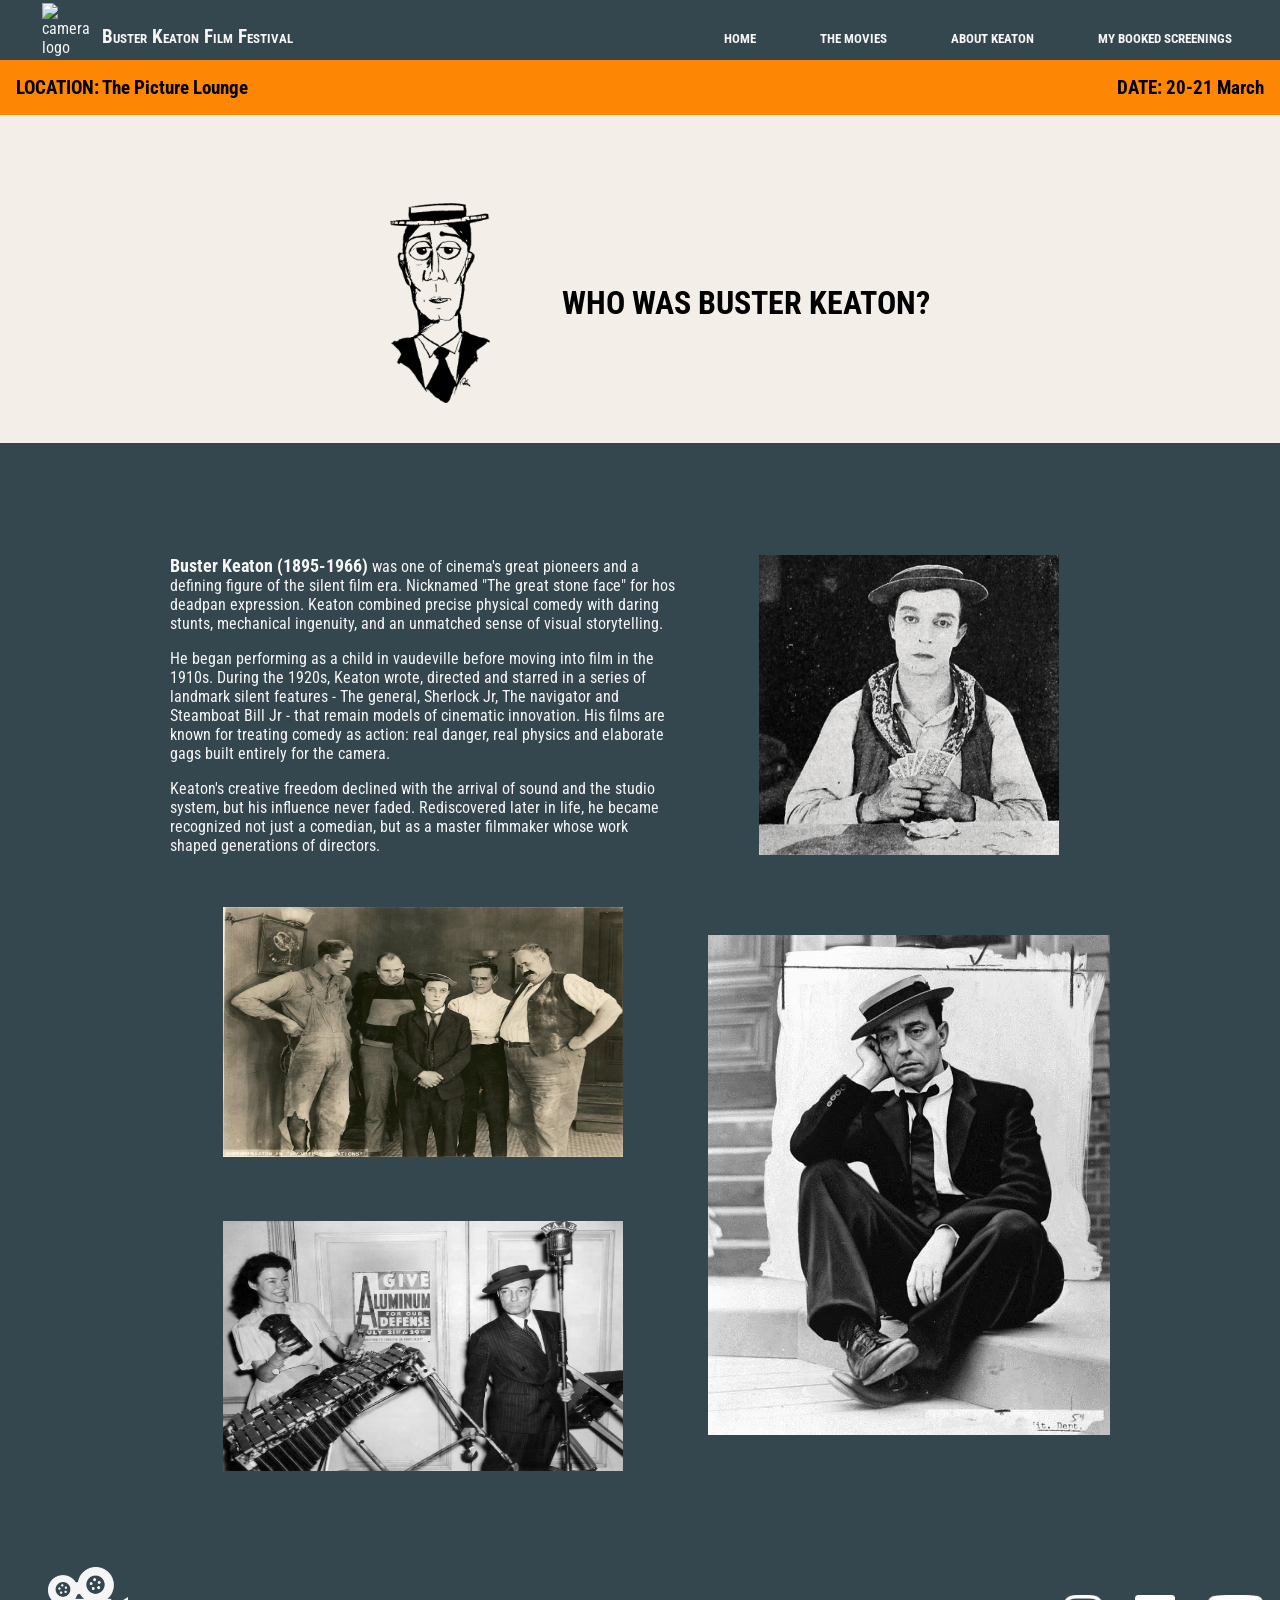
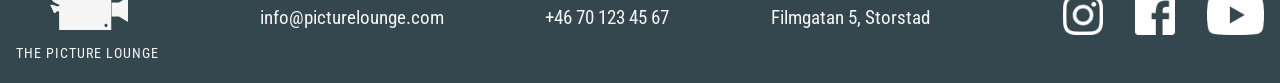
==== aboutkeaton.html @ 3c541001 "Buster Keaton cloned" ====
<!DOCTYPE html>
<html lang="en">
<head>
    <meta charset="UTF-8">
    <meta name="viewport" content="width=device-width, initial-scale=1.0">
    <title>Buster Keaton</title>

    <!-- Material Symbols -->
    <link href="https://fonts.googleapis.com/css2?family=Material+Symbols+Outlined" rel="stylesheet" />

    <!-- CSS -->
    <link rel="stylesheet" href="css/general.css">
    <link rel="stylesheet" href="css/header.css">
    <link rel="stylesheet" href="css/hero.css">
    <link rel="stylesheet" href="css/footer.css">
    <link rel="stylesheet" href="css/card.css">
    <link rel="stylesheet" href="css/main.css">
    <link rel="stylesheet" href="css/aboutkeaton.css">

    <!-- Lora Font -->
    <link rel="preconnect" href="https://fonts.googleapis.com">
    <link rel="preconnect" href="https://fonts.gstatic.com" crossorigin>
    <link href="https://fonts.googleapis.com/css2?family=Lora:ital,wght@0,400..700;1,400..700&display=swap" rel="stylesheet">

    <!-- Roboto Condensed -->
    <link rel="preconnect" href="https://fonts.googleapis.com">
    <link rel="preconnect" href="https://fonts.gstatic.com" crossorigin>
    <link href="https://fonts.googleapis.com/css2?family=Roboto+Condensed:ital,wght@0,100..900;1,100..900&display=swap" rel="stylesheet">
</head>
<body>

    <header id="header">
        <img id="camera-logo" src="images/not-for-share/camera.png" alt="camera logo">
        <span class="word"><span class="first">B</span>USTER</span>
        <span class="word"><span class="first">K</span>EATON</span>
        <span class="word"><span class="first">F</span>ILM</span>
        <span class="word"><span class="first">F</span>ESTIVAL</span>
        <span class="material-symbols-outlined hamburger-menu">menu</span>

        <nav>
            <a href="index.html">HOME</a>
            <a href="index.html#movies">THE MOVIES</a>
            <a href="aboutkeaton.html">ABOUT KEATON</a>
            <a href="myscreenings.html">MY BOOKED SCREENINGS</a>
        </nav>
    </header>

    <div class="hero-banner">
        <div>LOCATION: The Picture Lounge</div>
        <div>DATE: 20-21 March</div>
    </div>

    <div id="main-title">
        <img id="title-pic" src="images/buster-toon-transparent.png">
        <span id="title-text">WHO WAS BUSTER KEATON?</span>
    </div>
<div class="ak-container">
    <div id="main-content">
        <div id="text-column">
        <p> <span id="first-words">Buster Keaton (1895-1966)</span> was one of cinema's great pioneers and a defining
        figure of the silent film era. Nicknamed "The great stone face" for hos deadpan expression. 
        Keaton combined precise physical comedy with daring stunts, mechanical ingenuity, and an unmatched
        sense of visual storytelling. </p>

        <p>He began performing as a child in vaudeville before moving into film in the 1910s. During the 
            1920s, Keaton wrote, directed and starred in a series of landmark silent features - The general, Sherlock Jr,
            The navigator and Steamboat Bill Jr - that remain models of cinematic innovation. His films are known for 
            treating comedy as action: real danger, real physics and elaborate gags built entirely for the camera. 
        </p>

        <p>Keaton's creative freedom declined with the arrival of sound and the studio system, but his influence never 
            faded. Rediscovered later in life, he became recognized not just a comedian, but as a master filmmaker whose
            work shaped generations of directors.
        </p>
    </div>

<div id="img1-container">
        <img src="images/Go_West_(1925)_-_4.jpg">
        <img src="images/Buster_Keaton_in_costume (1).jpg">
    </div>
        <div id="img2-container">
          <img src="images/960px-Buster_Keaton_in__My_Wife's_Relations__(First_National,_1922)._Keybook_Still_(8__X_10_).jpg">
          <img src="images/Buster_Keaton_1941.jpg">
        </div>
    </div>
    </div>

     <footer class="footer">

    <!-- Left: Logotype + name -->
    <div class="footer__brand">

      <!-- logo-->
      <img src="images/camera.png" alt="Picture Lounge logo" class="footer__logo">
      <span class="footer__name">THE PICTURE LOUNGE</span>
    </div>


    <div class="footer__email">
      <p>info@picturelounge.com</p>
    </div>
    <div class="footer__phone">
      <p> +46 70 123 45 67</p>
    </div>
    <div class="footer__address">
      <p>Filmgatan 5, Storstad</p>
    </div>

    <!-- Right: social media -->
    <div class="footer__social">
      <a href="#" aria-label="Instagram">
        <img src="images/instagram-transparent.png" alt="">
      </a>
      <a href="#" aria-label="Facebook">
        <img src="images/facebooktransparent.png" alt="">
      </a>
      <a href="#" aria-label="Youtube">
        <img src="images/youtube-transparent.png" alt="">
      </a>
    </div>


  </footer>

    <script src="js/menu.js"></script>
</body>
</html>
---- css/general.css ----
:root {
  /* Color */
  --primary-background-color: rgb(243, 239, 232);
  --secondary-background-color: rgb(52, 70, 78);
  --primary-text-color: rgb(245, 245, 245); 
  --secondary-text-color: black;
  --primary-button-color: rgb(46, 142, 25);
  --secondary-button-color: rgb(216, 0, 0);
  --primary-card-color: rgb(171, 164, 145);
  --secondary-card-color: rgb(217, 217, 217);
  --accent-color: rgb(254, 134, 5);

  /* Others */
  --primary-font-family: "Roboto Condensed", sans-serif; 
  --secondary-font-family: "Lora", sans-serif;
}

* {
  padding: 0;
  margin: 0;
}

body {
  background-color: var(--primary-background-color);
  font-family: var(--primary-font-family);
}


.lora {
  font-family: var(--secondary-font-family);
  font-optical-sizing: auto;
  font-weight: 400;
  font-style: italic;
}

.Roboto {
  font-family: var(--primary-font-family);
  font-optical-sizing: auto;
  font-weight: 700;
  font-style: Bold;
}
---- css/header.css ----
*,
*::before,
*::after {
  box-sizing: border-box;
}

#header {
    height: 3.75rem;
    background-color: var(--secondary-background-color);
    color: var(--primary-text-color);
    font-family: var(--primary-font-family);
    display: flex;
    align-items: center;
    padding: 0.5rem 2rem;
    position: fixed;
    top: 0;
    left: 0;
    width: 100svw;
    z-index: 10;
}

#camera-logo {
    height: auto;
    width: 50px;
    margin-right: 10px;
    margin-left: 10px;
}

/*styling for text*/
.word {
  font-weight: 700; 
  font-style: bold;
  font-size: 0.8rem;
  margin-right: 5px;
  position: relative;
  top: 6px;
}

/*styling for first word in text*/
.first {
  font-weight: 700; 
  font-size: 1.2rem;
}

.hamburger-menu {
  display: block;
  color: rgb(245, 245, 245);
  margin-left: auto;
  margin-right: 20px;
  position: relative;
  top: 5px;
}

nav {
    display: none;
}

/* create class for nav when open in drop-menu */
nav.open {
    display: flex;
    flex-direction: column;
    position: absolute;
    top: 3.75rem; /* samma som header-höjd */
    right: 0;
    background-color: var(--secondary-background-color);
    width: 100%;
    padding: 1rem;
    gap: 1rem;
    z-index: 1000;
}

nav a {
    color: var(--primary-text-color);
    text-decoration: none;
    padding-left: 2rem;
    transform-origin: left;
    font-family: var(--primary-font-family);
    font-weight: 700;
}

nav a:hover {
    color: var(--accent-color);
    transform: scale(1.1);
    cursor: pointer;
    transition: 0.2s ease;
}

.hamburger-menu:hover {
    transform: scale(1.1);
    cursor: pointer;
    transition: 0.2s ease;
}


/* desktop size*/
@media (min-width: 1024px) {
    .hamburger-menu{
        display: none;
    }

    nav {
        display: flex;
        flex-direction: row;
        align-items: center;
        position: relative;
        top: 8px;
        gap: 2rem;
        padding: 0.5rem 1rem;
        margin-left: auto;
        font-weight: 700;
    }

    nav a{
        color: rgb(245, 245, 245);
        text-decoration: none;
        font-size: 0.8rem;
        transition: 0.2s ease;
        transform-origin:center;
    }

    nav a:hover {
        color: var(--accent-color);
        transform: scale(1.2);
        cursor: pointer;
    }
}

/*bigger desktop size*/
@media (min-width: 1921px) {
    nav a{
        font-size: 1.5rem;
    }

    .word {
  font-size: 1.5rem;
    }

    .first {
  font-size: 2rem;
    }
}
---- css/hero.css ----
/*
Orientation-based hero images:

Two <img> elements are used instead of <picture> to ensure reliable orientation
handling after load. This preserves layout and composition for a fixed-content
hero section within this project’s scope.

The logic is kept separate to allow easy replacement with a JavaScript-based
single-image solution that selects an appropriate size and orientation at
runtime.

Viewport units are used here to maintain proportional scaling between
text and imagery. clamp() can be introduced later to cap extremes
without changing the overall layout strategy.
*/

.hero-content {
  position: relative;
  width: 100%;
  height: 100svh;
  overflow: hidden;
}

.hero-img {
  position: relative;
  width: 100%;
  height: 100%;
  object-fit: cover;
  display: block;
  z-index: 1;
} 

.portrait{
  display:none;
}

.landscape{
  display:none;
}

@media (orientation: portrait){
.portrait{
  display: block;
}
}

@media (orientation: landscape) {
  .landscape{
  display:block;
}
}

/* banner */
.hero-banner {
  position: absolute;
  bottom: 0;
  left: 0;
  width: 100%;
  background-color: var(--accent-color);
  z-index: 2; /* above image */
  display: flex;
  flex-direction: column;
  font-family: var(--primary-font-family);
  color: var(--secondary-text-color);
  font-size: larger;
  font-weight: 700;
  padding: 0.5rem;
  border: 0.5rem solid transparent;
  box-sizing: border-box;
}
@media (min-width: 451px) {
  .hero-banner {
    flex-direction: row;
    justify-content: space-between;
  }
}

/* Text Box */

.hero-txtbox {
  display: flex;
  flex-direction: column;
  justify-content: space-between;
  position: absolute;
  z-index: 3;
  color: var(--secondary-text-color);
  background-color: rgba(255, 255, 255, 0.704);
  box-sizing: border-box;
}

.hero-cta {
  align-self: center;
  background-color: var(--accent-color);
  border: 0;
  cursor: pointer;
  font-family: var(--primary-font-family);
  text-decoration: none;
  text-align: center;
  color: var(--secondary-text-color);
  font-weight: 700;
 box-shadow: 0 0 8px rgba(255, 60, 0, 0.6);
  transition: box-shadow 0.3s ease;
}

.hero-cta:hover{
     box-shadow: 0 0 22px rgba(255, 60, 0, 0.8); 
}



@media (orientation: portrait){
  .hero-txtbox {
  bottom: 15vh;
  right: 5vw;
  width: 55vw;
  height: 32vh;
  padding: 1vh 2vw;
  border: 0.1rem solid transparent;
}

.hero-title{
  font-size: 3.5vh;
}

.hero-p{
  font-size: 2vh;
}

.hero-cta {
  width: 45vw;
  font-size: 5vw;
  border-bottom: 1vh;
}
}

@media (orientation: landscape) {
.hero-txtbox {
  bottom: 10vh;
  right: 5vw;
  width: 35vw;
  height: 45vh;
  padding: 1vh 2vw;
  border: 0.1rem solid transparent;
}

.hero-title{
  font-size: 3.5vw;
}

.hero-p{
  font-size: 1.6vw;
}


.hero-cta {
  width: 30vw;
  font-size: 2vw;
  border-bottom: 1vw;
}
}

@media (max-height: 500px) and (orientation: landscape) {
  .hero-txtbox {
  bottom: 18vh;}
}

@media (min-width: 1200px) {

  #hero {
    max-width: 1500px;
    margin-inline: auto;
}

  
  .hero-content {
    width: 100%;
    aspect-ratio: 16 / 9; 
    height: auto;
    position: relative;
  }

  /* --- FORCE LANDSCAPE IMAGE --- */
  .portrait {
    display: none !important;
  }

  .landscape {
    display: block !important;
  }

 
  .hero-img {
    width: 100%;
    height: 100%;
    object-fit: cover;
  }

  /* --- TEXT BOX (landscape values only) --- */
  .hero-txtbox {
    bottom: 10%;
    right: 5%;
    width: 35%;
    height: 45%;
    padding: 1% 2%;
  }

 
  .hero-title {
    font-size: 48px;
  }

  .hero-p {
    font-size: 24px;
  }

  .hero-cta {
    width: 360px;
    font-size: 28px;
  }

}
---- css/footer.css ----
/*Footer - Desktop First */

.footer {
    background-color: rgb(52, 70, 78);
    color: rgb(245, 245, 245);
    padding: 1rem;
    font-family: var(--primary-font-family);
    font-size: clamp(0.9rem, 1.5vw, 2.0rem);

    margin: 0 auto;

    display: flex;
    flex-direction: row;
    gap: 1rem;
    text-align: center;
    justify-content: space-between;
}

.footer__brand {
    justify-content: center;
    gap: 0.5rem;

}

.footer__logo {
    width: 5rem;
    height: auto;
}

.footer__name {
    font-size: 0.9rem;
    letter-spacing: 1px;
    display: block;
    padding-top: 0.6rem;
}

/* ----- Contact info ----- */
.footer__email {
    display: flex;
    align-items: center;
    height: 100px;
}

.footer__email p {
    margin: 0;
}

.footer__phone {
    display: flex;
    align-items: center;
    height: 100px;
}

.footer__phone p {
    margin: 0;
}

.footer__address {
    display: flex;
    align-items: center;
    height: 100px;
}

.footer__address p {
    margin: 0;
}

/* ----- Social icons ----- */
.footer__social {
    display: flex;
    align-items: center;
    height: 100px;
}

.footer__social p {
    margin: 0;
}


.footer__social img {
    width: auto;
    height: clamp(24px, 4vw, 40px);
    filter: brightness(0) invert(1);
    padding-left: 2.0rem;
}


/* -------- Footer - Mobile -------- */
@media (max-width: 768px) {
    .footer {
        display: grid;
        grid-template-areas:
            'logo phone social'
            'logo email social';
        padding: .7rem 0.3rem;
        gap: 0;
        justify-content: unset;
    }

    .footer__address {
        display: none;
    }

    .footer__brand {
        grid-area: logo;
        height: initial;
    }

    .footer__email {
        padding-top: .2rem;
        grid-area: email;
        height: initial;
        display: initial;
    }

    .footer__phone {
        grid-area: phone;
        height: initial;
        display: initial;
        padding-top: 1.3rem;
    }

    .footer__phone p {
        text-align: center;
    }

    .footer__social {
        grid-area: social;
        height: initial;
        align-items: start;
        justify-content: space-between;
    }

    .footer__social img {
        padding-left: initial;

    }

    .footer__name {
        font-size: 0.8rem;
        white-space: nowrap;
        padding-top: .3rem;
    }

    .footer__logo {
        width: 3rem;
        height: auto;
    }
}
---- css/card.css ----
.card-wrapper {
  display: flex;
  flex-direction: row;
  align-items: stretch;
  justify-content: center;
  margin-top: 1rem;
  margin-bottom: 3rem;
  position: relative;
}

.card-wrapper::after {
  content: "";
  position: absolute;
  right: 0;
  top: 0;
  width: 36px;
  height: 100%;
  pointer-events: none;
  background: linear-gradient(
    to left,
    var(--primary-background-color),
    transparent
  );
}

@media (min-width: 1024px) {
  .card-wrapper::after {
    display: none;
  }

  .card {
    width: calc(33.333% - 24px);
    height: auto;
    flex: 1 0 30%;
    max-width: 360px;
  }
}

.card {
  display: flex;
  flex-direction: row;
  background-color: rgb(171, 164, 145);
  height: 210px;
  width: min(360px, 85vw);
  margin: 10px;
}

.posterbox {
  margin: 10px;
  width: 100px;
  height: 180px;
  display: flex;
  justify-content: center;
  align-items: center;
}

.card-img {
  max-width: 100%;
  max-height: 100%;
}

.card-content {
  display: flex;
  flex-direction: column;
  justify-content: space-between;
}

.screen{
    display: flex;
    justify-content: space-between;
    align-items: center;
    flex-direction: row;
    padding-right: 12px;
}

.screen-number {
  font-family: lora;
  font-size: 12px;
  margin-top: 12px;
}

.screening-day {
  font-family: Roboto Condensed;
  font-weight: bold;
  font-size: 14px;
  margin-top: 12px;
}

.film-title {
  font-family: Roboto Condensed;
  font-weight: bold;
  font-size: 20px;
}

.film-year {
  font-family: lora;
  font-size: 12px;
  margin-top: -3px;
}

.film-plot {
  font-family: lora italic;
  font-size: 16px;
  width: 200px;
}

.film-cast {
  font-family: lora;
  font-size: 12px;
  margin-top: 20px;
}

.film-cast span {
  font-weight: bold;
}

.booking {
  display: flex;
  flex-direction: row;
  margin-top: 5px;
}

.book-wrapper {
  display: flex;
  flex-direction: column;
  margin-left: auto;
  margin-right: 25px;
  margin-top: 0px;
  margin-bottom: 1rem;
  align-items: center;
}

.book-button {
  display: flex;
  justify-content: space-between;
  align-content: center;
  background-color: var(--primary-button-color);
  border: none;
  width: 85px;
  height: 20px;
  color: rgb(217, 217, 217);
  font-family: Roboto Condensed;
  font-weight: bold;
  padding: 2px 4px;
  cursor: pointer;
}

.cancel-button {
  display: flex;
  justify-content: space-between;
  align-content: center;
  background-color: var(--secondary-button-color);
  border: none;
  width: 85px;
  height: 20px;
  color: rgb(217, 217, 217);
  font-family: Roboto Condensed;
  font-weight: bold;
  padding: 2px 4px;
  cursor: pointer;
}

.seats {
  font-family: Roboto Condensed;
  font-size: 12px;
  margin-top: 3px;
}

.card-scroller {
  display: flex;
  gap: 16px;
  overflow-x: auto;
  padding: 0 16px;
  scroll-snap-type: x mandatory;
  -webkit-overflow-scrolling: touch;
}

@media (min-width: 1024px) {
  .card-scroller {
    overflow-x: visible;
    scroll-snap-type: none;
    -webkit-overflow-scrolling: auto;
    flex-wrap: wrap;
    justify-content: center;
    width: 100%;
  }
}
---- css/main.css ----
.main-content {
  max-width: 900px;
  margin: 0 auto;
  padding: 20px;
}

.main-header {
  display: flex;
  flex-direction: column;
  gap: 12px;
  margin-bottom: 16px;
  align-items: center;
  text-align: center;
}

.header-image img {
  width: 100px;
  height: auto;
  display: block;
}

.header-text h1 {
  margin: 0;
  font-size: 3rem;
  margin-bottom: 5rem;
}

.title-fl {
  display: inline-block;
}

.title-fl::first-letter {
  font-size: 1.4em;
}

.main-subtitle {
  margin: 0 0 10px;
  font-weight: 700;
  font-size: 2rem;
}


.main-body p {
  margin: 0 0 12px;
  font-size: 1.2rem;
  font-family: var(--secondary-font-family);
  margin-bottom: 2rem;
}

.secondary-main-header {
  display: flex;
  flex-direction: column;
  gap: 1rem;
  margin-top: 8rem;
  margin-bottom: 1rem;
  align-items: center;
  text-align: center;
}

.filler-photo {
  display: none;
}

/* Större skärm: bild + titel bredvid varandra */
@media (min-width: 1024px) {


  .main-content {
    max-width: 1200px;
    margin: 0 auto;
    padding: 70px 0;
    
  }

  .main-header {
    flex-direction: row;
    align-items: center;
    gap: 30px;
    text-align: right;
    margin-bottom: 35px;
  }
  .header-text h1 {
    margin-top: 3rem;
  }

  .header-image img {
    width: 90px;
  }

  .header-text h1 {
    font-size: 3rem;   
    margin-bottom: 0;   
    line-height: 1.1;
    white-space: nowrap;  
  }

  .main-body {
    display: block;
    align-items: center ;
    max-width: 1920px;
    margin-left: 8rem;   
    margin-right: 8rem;
  }

  .main-subtitle {
    font-size: 2rem;    
    margin: 0 0 12px;
  }

  .main-body p {
    
    font-size: 1.5rem;      
    line-height: 1.7;
    margin: 0 0 18px;
  }

  .secondary-main-header {
    flex-direction: row;
    align-items: center;
    gap: 30px;
    text-align: right;
    margin-bottom: 35px;
  }

  .filler-photo {
    display: flex;
    justify-content: center;
    margin-top: 5rem;
  }


}
---- css/aboutkeaton.css ----
/* Box sizing */
*,
*::before,
*::after {
    box-sizing: border-box;
}

/* Header */
#header {
    height: 3.75rem;
    background-color: var(--secondary-background-color);
    color: var(--primary-text-color);
    font-family: var(--primary-font-family);
    display: flex;
    align-items: center;
    padding: 0.5rem 2rem;
    width: 100%;
    position: relative; /* tidigare absolute, nu normal flow */
    z-index: 10;
}

#camera-logo {
    width: 50px;
    height: auto;
    margin-right: 10px;
    margin-left: 10px;
}

/* Text i header */
.word {
    font-weight: 700;
    font-size: 0.8rem;
    margin-right: 5px;
    position: relative;
    top: 6px;
}

.first {
    font-weight: 700;
    font-size: 1.2rem;
}

/* Hamburger */
.hamburger-menu {
    display: block;
    color: rgb(245, 245, 245);
    margin-left: auto;
    margin-right: 20px;
    position: relative;
    top: 5px;
    cursor: pointer;
}

.hamburger-menu:hover {
    transform: scale(1.1);
    transition: 0.2s ease;
}

/* Nav */
nav {
    display: none;
}

nav.open {
    display: flex;
    flex-direction: column;
    position: absolute;
    top: 3.75rem;
    right: 0;
    background-color: var(--secondary-background-color);
    width: 100%;
    padding: 1rem;
    gap: 1rem;
    z-index: 1000;
}

nav a {
    color: var(--primary-text-color);
    text-decoration: none;
    padding-left: 2rem;
    transform-origin: left;
    font-family: var(--primary-font-family);
    font-weight: 700;
}

nav a:hover {
    color: var(--accent-color);
    transform: scale(1.1);
    transition: 0.2s ease;
}



/* Tvinga body och html att låta innehållet styra layouten */
html, body {
    height: auto !important;
    min-height: 100% !important;
}

/* Säkerställ att hero-banner ligger direkt efter header */
.hero-banner {
    position: relative !important;
    top: 0 !important;
    margin: 0 !important;
    display: flex !important;
    justify-content: space-between !important;
    align-items: center !important;
    background-color: var(--accent-color) !important;
    color: var(--secondary-text-color) !important;
    font-family: var(--primary-font-family) !important;
    font-size: larger !important;
    font-weight: 700 !important;
    padding: 0.5rem !important;
    width: 100% !important;
    box-sizing: border-box !important;
    z-index: 1 !important;
}


#title-pic {
  width: 100px;
  height: auto;
  display: block;
  margin: 2.5rem;
}

#main-title {
    display: flex;
    flex-direction: row;
    justify-content: center;
    align-items: center;
    font-weight: 700;
    font-size: xx-large;
    gap: 2rem;
    margin-top: 3rem;
    color: var(--secondary-text-color);
}

#main-content {
    background-color: var(--secondary-background-color);
    color: var(--primary-text-color);
    font-family: var(--primary-font-family);
    display: flex;
    flex-direction: column;
    gap: 2rem;
    text-align: center;
    padding: 1rem;
    margin-top: 2rem;
    padding: 2rem;
}

#first-words {
    font-size: large;
    font-weight: 700;
}

#text-column {
    display: flex;
    flex-direction: column;
    gap: 2rem;
}

#text-column p {
    margin-bottom: 1rem; /* eller t.ex. 16px, 1.5em */
}

#img1-container {
    display: grid;
    grid-template-columns: repeat(2, auto);
    justify-content: center;
    align-items: center;
    gap: 15px;
}

#img1-container img{
    width: 100%;
    width: 200px;
    height: 250px;
}

#img2-container {
    display: flex;
    flex-direction: column;   
    gap: 15px;
    max-width: 400px;
    justify-content: center;
    margin: 0 auto;
}



/* Media queries */
@media (min-width: 451px) {
    .hero-banner {
        flex-direction: row;
        justify-content: space-between;
    }
}

/* Desktop */
@media (min-width: 1024px) {
    .hamburger-menu {
        display: none;
    }

    nav {
        display: flex;
        flex-direction: row;
        align-items: center;
        position: relative;
        top: 8px;
        gap: 2rem;
        padding: 0.5rem 1rem;
        margin-left: auto;
        font-weight: 700;
    }

    nav a {
        color: rgb(245, 245, 245);
        text-decoration: none;
        font-size: 0.8rem;
        transition: 0.2s ease;
        transform-origin: center;
    }

    nav a:hover {
        color: var(--accent-color);
        transform: scale(1.2);
    }

    /*main*/

    .ak-container{
        display:flex;
        align-items: center;
        background-color: var(--secondary-background-color);
    }

    #main-content {
        max-width: 1100px;
        display: grid;
        grid-template-columns: 2fr 1fr;
        padding: 5rem;
        margin-inline: auto;
    }

    #text-column{
        display: block;
        text-align: start;
        grid-column: 1/2;
    }

    #img1-container {
        display: flex;
        flex-direction: column;
        gap: 5rem;
    }

    #img1-container img:nth-of-type(1) {
    width: auto;
    height: 500px;
    width: 300px;
    height: 300px;
   }

   #img1-container img:nth-of-type(2) {
    width: auto;
    height: 500px;
   }

    #img2-container {
        display: flex;
        flex-direction: column;
        margin-top: -35rem;
        gap: 4rem;
    }

    #img2-container img{
        width: 400px;
        height: 250px;
    }
}
/* Extra stora skärmar */
@media (min-width: 1921px) {
    nav a {
        font-size: 1.5rem;
    }

    .word {
        font-size: 1.5rem;
    }

    .first {
        font-size: 2rem;
    }
}
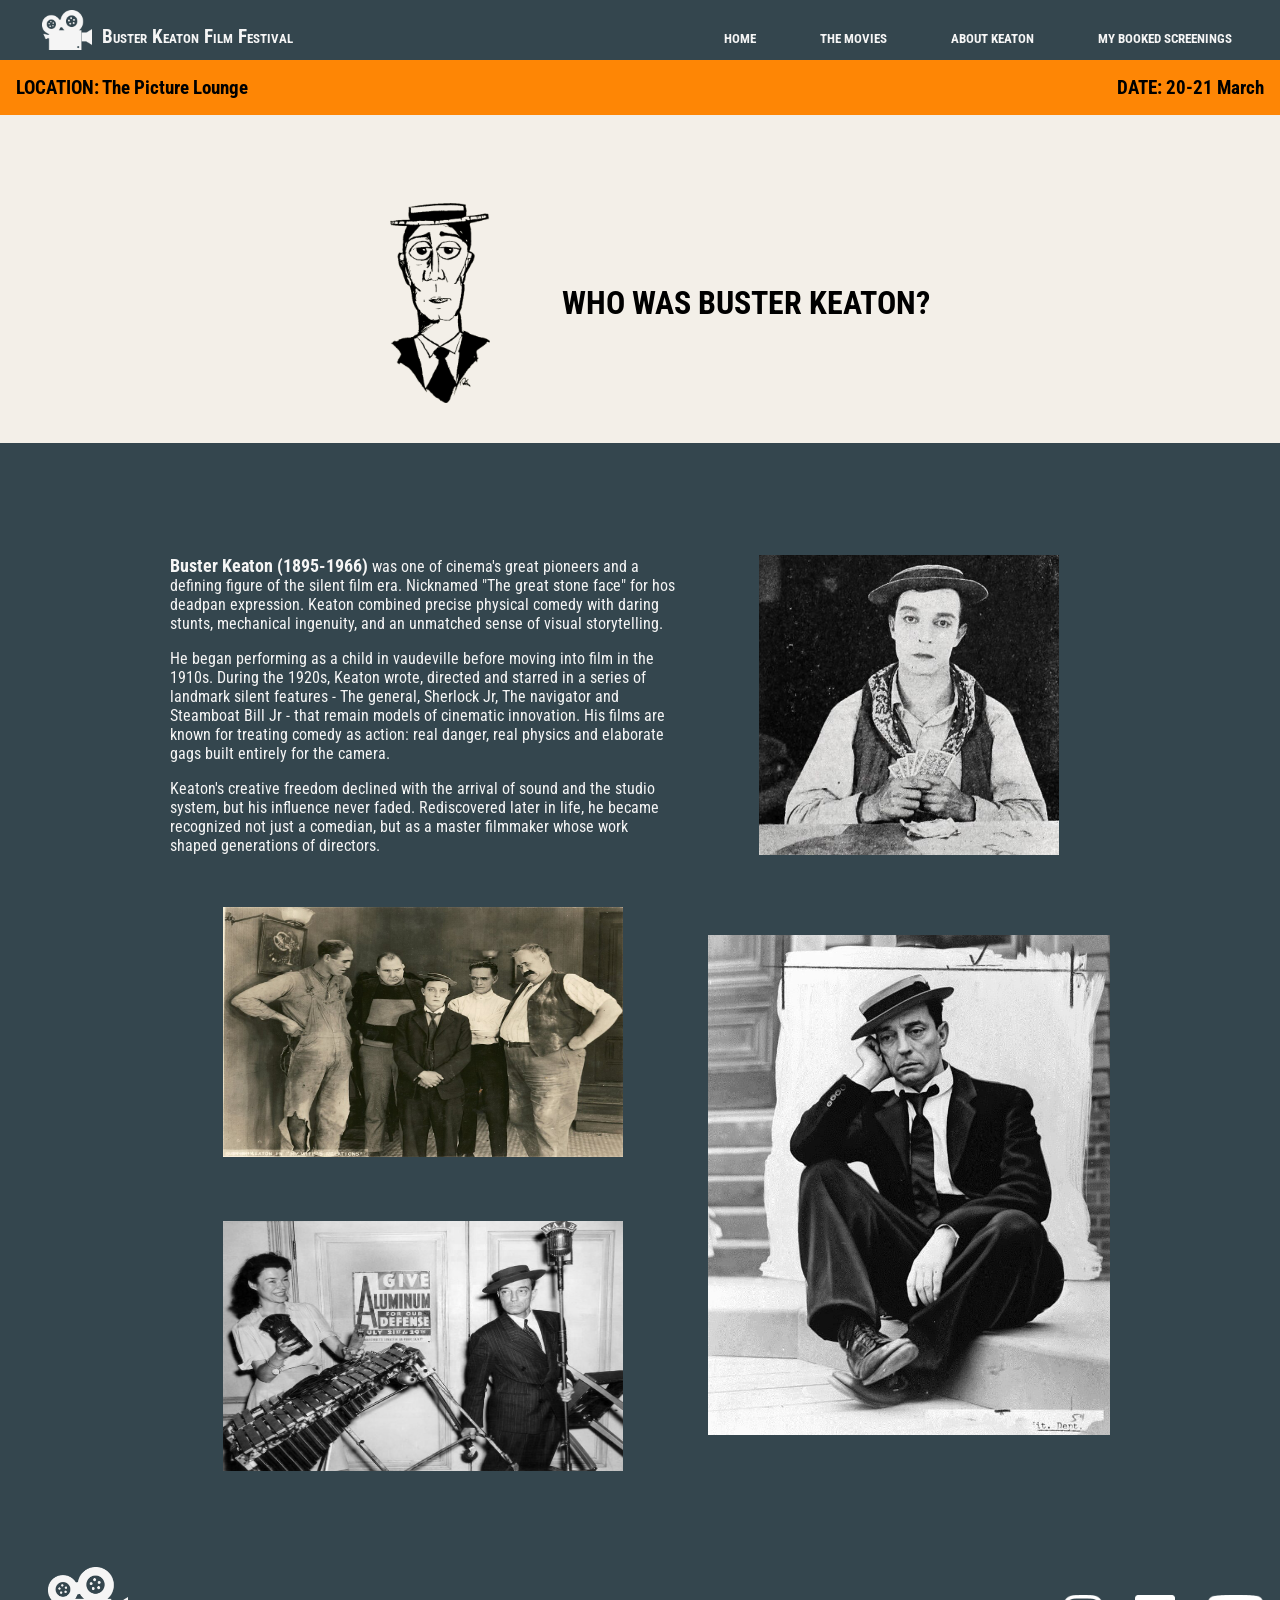
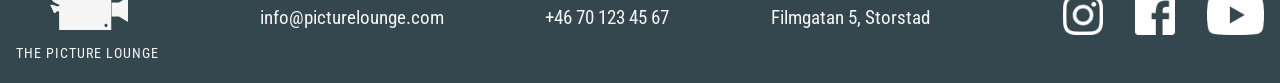
==== commit 6bdbf62b: "mindre fix" ====
--- a/aboutkeaton.html
+++ b/aboutkeaton.html
@@ -30,7 +30,7 @@
 <body>
 
     <header id="header">
-        <img id="camera-logo" src="images/not-for-share/camera.png" alt="camera logo">
+        <img id="camera-logo" src="images/camera.png" alt="camera logo">
         <span class="word"><span class="first">B</span>USTER</span>
         <span class="word"><span class="first">K</span>EATON</span>
         <span class="word"><span class="first">F</span>ILM</span>
